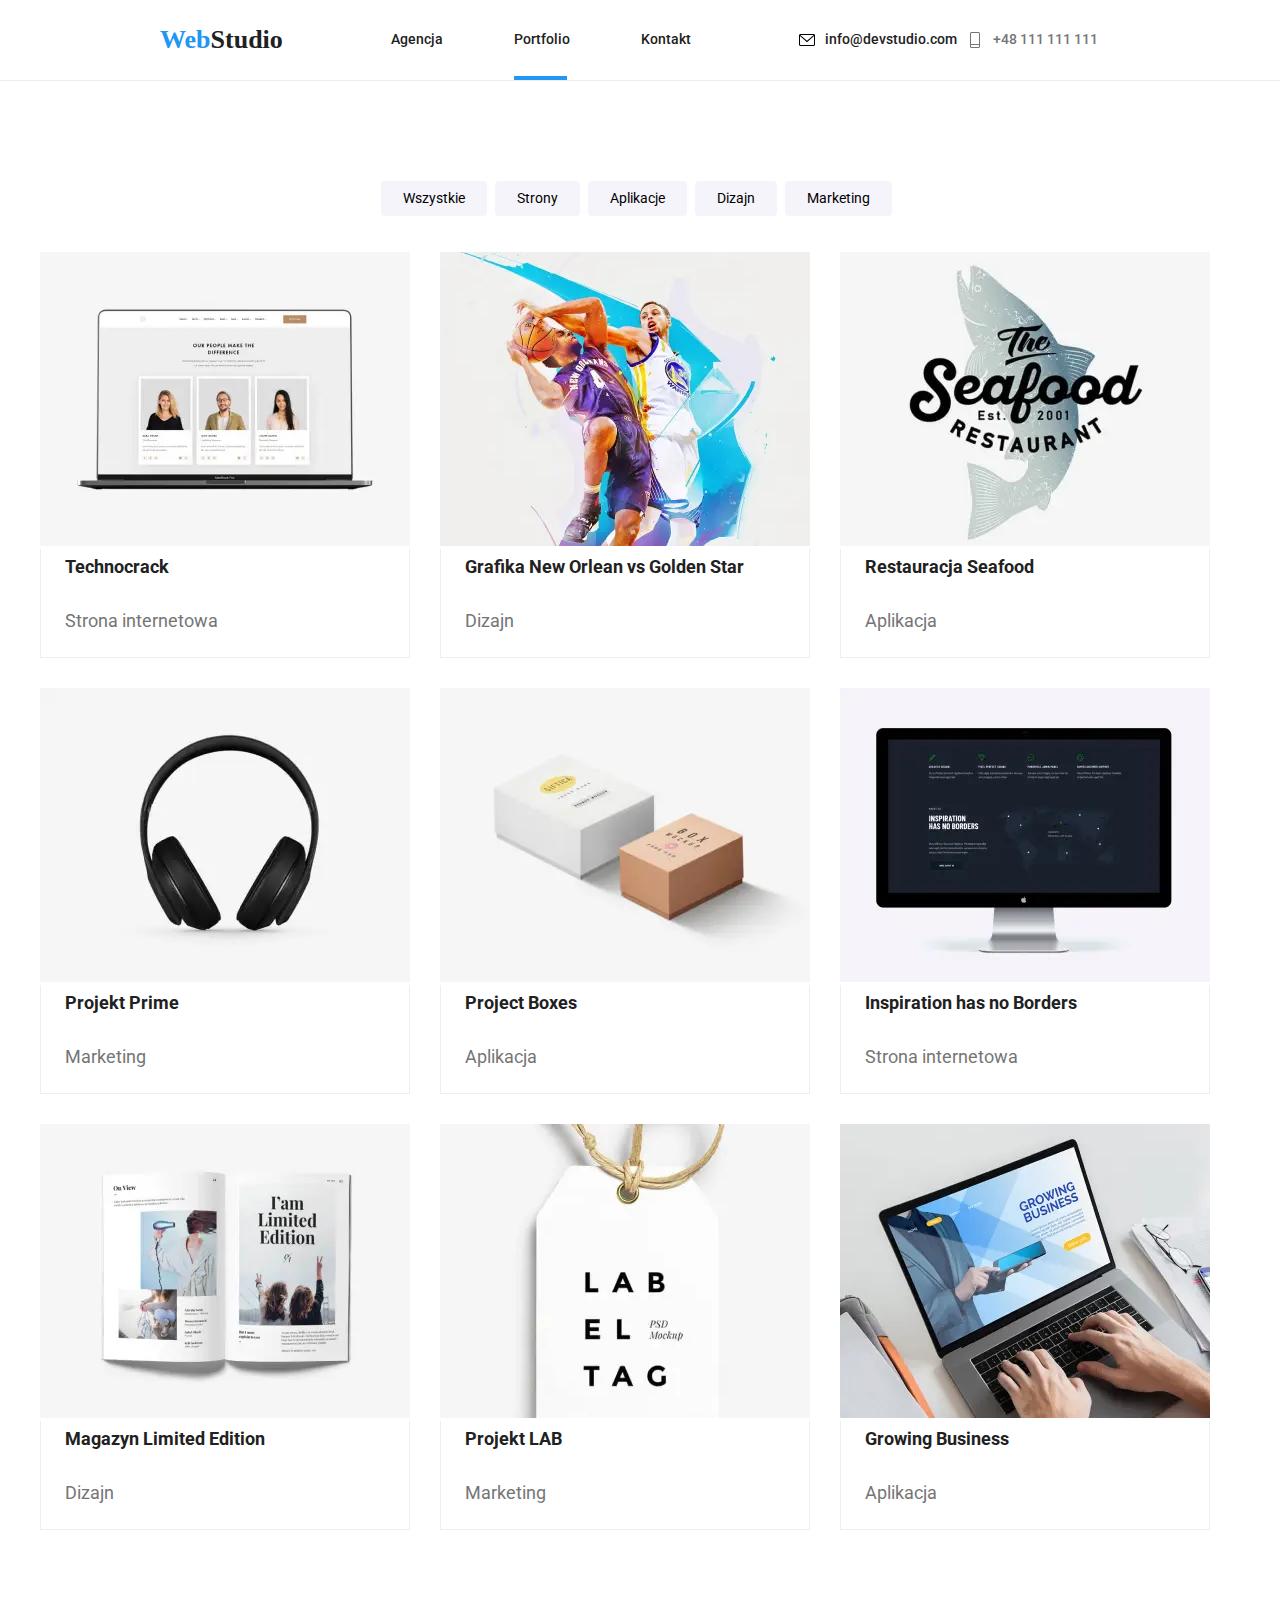
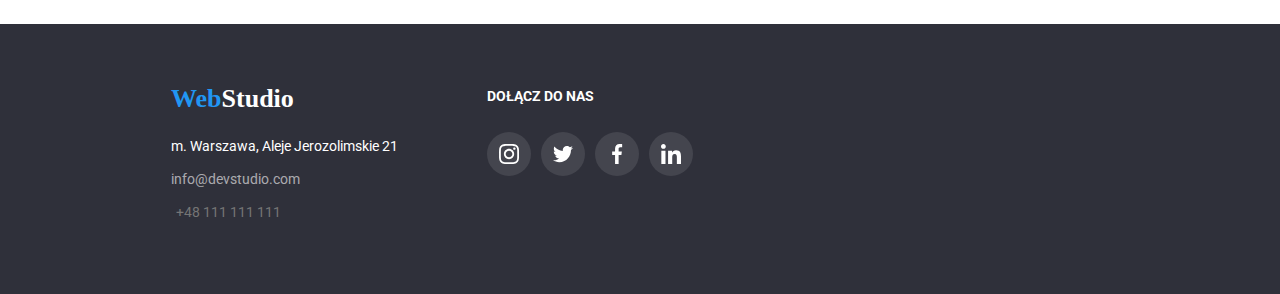
==== portfolio.html @ 6962aad4 "Initial commit" ====
<!doctype html>
<html lang="en">
<!-- IE10 and below only -->

<head class="cointeiner">
    <link rel="preconnect" href="https://fonts.googleapis.com">
    <link rel="preconnect" href="https://fonts.gstatic.com" crossorigin>
    <link
        href="https://fonts.googleapis.com/css2?family=Raleway:wght@700&family=Roboto:wght@400;500;700;900&display=swap"
        rel="stylesheet">
    <link rel="stylesheet" href="css/nomalize.css" />
    <link rel="stylesheet" href="./css/styles.css" />
    <meta http-equiv="x-ua-compatible" content="ie=edge">
    <title>WebStudio</title>
    <meta charset="utf-8">
</head>
<header class="container-1200">
    <a href="/index.html" class="logo a-link"><span class="blue">Web</span><span>Studio</span></a>

    <nav class="flex-element">
        <ul class="menu-500 ul-style">
            <li><a href="index.html" class="a-link">Agencja</a></li>
            <li><a href="portfolio.html" class="a-link"><span class="club">Portfolio</span></a></li>
            <li><a href="" class="a-link">Kontakt</a></li>
        </ul>
    </nav>
    <ul class="menu-500 ul-style-2">
        <li class="a-link">
            <a href="mailto:info@devstudio.com" class="icons-contact a-link">
                <svg width="16px" height="16px">
                    <use href="./images/icons.svg#icon-mail"></use>
                </svg>
                <span>info@devstudio.com</span>
            </a>
        </li>
      
        <li class="a-link grafit">
            <a href="tel:+48111111111" class="grafit a-link">
            <svg width="16" height="16" x="0" y="0">
            <use href="./images/icons.svg#icon-mobile"></use>
            </svg>
            <span>+48 111 111 111</span>
             </a></li>
    </ul>
</header>
<main>
    <!--button section-->
    <header class="container-button">
        <button type="button" class="next-button">Wszystkie</button>
        <button type="button" class="next-button">Strony</button>
        <button type="button" class="next-button">Aplikacje</button>
        <button type="button" class="next-button">Dizajn</button>
        <button type="button" class="next-button">Marketing</button>
    </header>
    <!--block image section-->
    <div class="container-1600">
        <ul class="flex-gallery gallery-photo">
            <li class="item-photo animation">
                <figure>
                    <img src="images/1-laptop.webp" alt="website on laptop monitor" width="370" height="294">
                    <figcaption class="under-photos-left-1">Technocrack
                        <p class="under-photos-left">Strona internetowa
                        </p>
                    </figcaption>
                </figure>
            </li>
            <li class="item-photo animation">
                <figure>
                    <img src="images/2-bascetbol-players.webp" alt="basketball players fighting for the ball"
                        width="370" height="294">
                    <figcaption class="under-photos-left-1">Grafika New Orlean vs Golden Star<p
                            class="under-photos-left">Dizajn</p>
                    </figcaption>
                </figure>
            </li>
            <li class="item-photo animation">
                <figure>
                    <img src="images/3-fish.webp" alt="fish" width="370" height="294">
                    <figcaption class="under-photos-left-1">Restauracja Seafood
                        <p class="under-photos-left">Aplikacja</p>
                    </figcaption>
                </figure>
            </li>
            <li class="item-photo animation">
                <figure>
                    <img src="images/4-headphones.webp" alt="headphones" width="370" height="294">
                    <figcaption class="under-photos-left-1">Projekt Prime<p class="under-photos-left">Marketing</p>
                    </figcaption>
                </figure>
            </li>
            <li class="item-photo animation">
                <figure>
                    <img src="images/5-boxes.webp" alt="boxes" width="370" height="294">
                    <figcaption class="under-photos-left-1">Project Boxes<p class="under-photos-left">Aplikacja</p>
                    </figcaption>
                </figure>
            </li>
            <li class="item-photo animation">
                <figure>
                    <img src="images/6-monitor-world.webp" alt="monitor world map" width="370" height="294">
                    <figcaption class="under-photos-left-1">Inspiration has no Borders<p class="under-photos-left">
                            Strona internetowa</p>
                    </figcaption>
                </figure>
            </li>
            <li class="item-photo animation">
                <figure>
                    <img src="images/7-book.webp" alt="magazin" width="370" height="294">
                    <figcaption class="under-photos-left-1">Magazyn Limited Edition<p class="under-photos-left">Dizajn
                        </p>
                    </figcaption>
                </figure>
            </li>
            <li class="item-photo animation">
                <figure>
                    <img src="images/8-label.webp" alt="label" width="370" height="294">
                    <figcaption class="under-photos-left-1">Projekt LAB<p class="under-photos-left">Marketing</p>
                    </figcaption>
                </figure>
            </li>
            <li class="item-photo animation">
                <figure>
                    <img src="images/9-laptop-hand.webp" alt="laptop and man hand" width="370" height="294">
                    <figcaption class="under-photos-left-1">Growing Business<p class="under-photos-left">Aplikacja</p>
                    </figcaption>
                </figure>
            </li>
        </ul>
    </div>
</main>
<footer class="footer-black">
    <div class="footer-div">
        <div>
            <a href="/index.html" class="logo white">Web<span>Studio</span></a>
            <ul class="footer-text">
                <li>
                    <address class="adres">m. Warszawa, Aleje Jerozolimskie 21</address>
                </li>
                <li><a href="mailto:info@devstudio.com" class="adres-second-line a-link">info@devstudio.com</a></li>
                <li><a href="tel:+48111111111" class="grafit a-link">+48 111 111 111</a></li>
            </ul>
        </div>
        <div class="social-div-1">
            <h2 class="footer-h">DOŁĄCZ DO NAS</h2>
            <ul>
                <li><svg width="44px" height="44px" class="workers-span-1">
                        <use width="20px" height="20px" class="workers-svg-1" x="12" y="12"
                            href="./images/icons.svg#icon-instagram"></use>
                    </svg>
                </li>
            </ul>
            <ul>
                <li><svg width="44px" height="44px" class="workers-span-1">
                        <use width="20px" height="20px" class="workers-svg-1" x="12" y="12"
                            href="./images/icons.svg#icon-twitter"></use>
                    </svg>
                </li>
            </ul>
            <ul>
                <li><svg width="44px" height="44px" class="workers-span-1">
                        <use width="20px" height="20px" class="workers-svg-1" x="12" y="12"
                            href="./images/icons.svg#icon-facebook"></use>
                    </svg>
                </li>
            </ul>
            <ul>
                <li><svg width="44px" height="44px" class="workers-span-1">
                        <use width="20px" height="20px" class="workers-svg-1" x="12" y="12"
                            href="./images/icons.svg#icon-linkedin"></use>
                    </svg>
                </li>
            </ul>
        </div>
    </div>
</footer>
</html>
---- css/nomalize.css ----
/*! modern-normalize v1.1.0 | MIT License | https://github.com/sindresorhus/modern-normalize */

/*
Document
========
*/

/**
Use a better box model (opinionated).
*/

*,
::before,
::after {
	box-sizing: border-box;
}

/**
Use a more readable tab size (opinionated).
*/

html {
	-moz-tab-size: 4;
	tab-size: 4;
}

/**
1. Correct the line height in all browsers.
2. Prevent adjustments of font size after orientation changes in iOS.
*/

html {
	line-height: 1.15; /* 1 */
	-webkit-text-size-adjust: 100%; /* 2 */
}

/*
Sections
========
*/

/**
Remove the margin in all browsers.
*/

body {
	margin: 0;
}

/**
Improve consistency of default fonts in all browsers. (https://github.com/sindresorhus/modern-normalize/issues/3)
*/

body {
	font-family:
		system-ui,
		-apple-system, /* Firefox supports this but not yet `system-ui` */
		'Segoe UI',
		Roboto,
		Helvetica,
		Arial,
		sans-serif,
		'Apple Color Emoji',
		'Segoe UI Emoji';
}

/*
Grouping content
================
*/

/**
1. Add the correct height in Firefox.
2. Correct the inheritance of border color in Firefox. (https://bugzilla.mozilla.org/show_bug.cgi?id=190655)
*/

hr {
	height: 0; /* 1 */
	color: inherit; /* 2 */
}

/*
Text-level semantics
====================
*/

/**
Add the correct text decoration in Chrome, Edge, and Safari.
*/

abbr[title] {
	text-decoration: underline dotted;
}

/**
Add the correct font weight in Edge and Safari.
*/

b,
strong {
	font-weight: bolder;
}

/**
1. Improve consistency of default fonts in all browsers. (https://github.com/sindresorhus/modern-normalize/issues/3)
2. Correct the odd 'em' font sizing in all browsers.
*/

code,
kbd,
samp,
pre {
	font-family:
		ui-monospace,
		SFMono-Regular,
		Consolas,
		'Liberation Mono',
		Menlo,
		monospace; /* 1 */
	font-size: 1em; /* 2 */
}

/**
Add the correct font size in all browsers.
*/

small {
	font-size: 80%;
}

/**
Prevent 'sub' and 'sup' elements from affecting the line height in all browsers.
*/

sub,
sup {
	font-size: 75%;
	line-height: 0;
	position: relative;
	vertical-align: baseline;
}

sub {
	bottom: -0.25em;
}

sup {
	top: -0.5em;
}

/*
Tabular data
============
*/

/**
1. Remove text indentation from table contents in Chrome and Safari. (https://bugs.chromium.org/p/chromium/issues/detail?id=999088, https://bugs.webkit.org/show_bug.cgi?id=201297)
2. Correct table border color inheritance in all Chrome and Safari. (https://bugs.chromium.org/p/chromium/issues/detail?id=935729, https://bugs.webkit.org/show_bug.cgi?id=195016)
*/

table {
	text-indent: 0; /* 1 */
	border-color: inherit; /* 2 */
}

/*
Forms
=====
*/

/**
1. Change the font styles in all browsers.
2. Remove the margin in Firefox and Safari.
*/

button,
input,
optgroup,
select,
textarea {
	font-family: inherit; /* 1 */
	font-size: 100%; /* 1 */
	line-height: 1.15; /* 1 */
	margin: 0; /* 2 */
}

/**
Remove the inheritance of text transform in Edge and Firefox.
1. Remove the inheritance of text transform in Firefox.
*/

button,
select { /* 1 */
	text-transform: none;
}

/**
Correct the inability to style clickable types in iOS and Safari.
*/

button,
[type='button'],
[type='reset'],
[type='submit'] {
	-webkit-appearance: button;
}

/**
Remove the inner border and padding in Firefox.
*/

::-moz-focus-inner {
	border-style: none;
	padding: 0;
}

/**
Restore the focus styles unset by the previous rule.
*/

:-moz-focusring {
	outline: 1px dotted ButtonText;
}

/**
Remove the additional ':invalid' styles in Firefox.
See: https://github.com/mozilla/gecko-dev/blob/2f9eacd9d3d995c937b4251a5557d95d494c9be1/layout/style/res/forms.css#L728-L737
*/

:-moz-ui-invalid {
	box-shadow: none;
}

/**
Remove the padding so developers are not caught out when they zero out 'fieldset' elements in all browsers.
*/

legend {
	padding: 0;
}

/**
Add the correct vertical alignment in Chrome and Firefox.
*/

progress {
	vertical-align: baseline;
}

/**
Correct the cursor style of increment and decrement buttons in Safari.
*/

::-webkit-inner-spin-button,
::-webkit-outer-spin-button {
	height: auto;
}

/**
1. Correct the odd appearance in Chrome and Safari.
2. Correct the outline style in Safari.
*/

[type='search'] {
	-webkit-appearance: textfield; /* 1 */
	outline-offset: -2px; /* 2 */
}

/**
Remove the inner padding in Chrome and Safari on macOS.
*/

::-webkit-search-decoration {
	-webkit-appearance: none;
}

/**
1. Correct the inability to style clickable types in iOS and Safari.
2. Change font properties to 'inherit' in Safari.
*/

::-webkit-file-upload-button {
	-webkit-appearance: button; /* 1 */
	font: inherit; /* 2 */
}

/*
Interactive
===========
*/

/*
Add the correct display in Chrome and Safari.
*/

summary {
	display: list-item;
}
---- css/styles.css ----
figure {
  padding: 0;
  margin: 0;
}
ul {
    margin-block-start: 0;
    margin-block-end: 0;
    margin-inline-start: 0px;
    margin-inline-end: 0px;
}
a {
  text-decoration: none;
}
ul {
  list-style: none;
  padding-inline-start: 0;
}
input, textarea {
  all: unset;
}
body {
  font-family: "Roboto";
  font-weight: 700;
  color: #212121;
  font-size: 14px;
}
main {
  display: flex;
  flex-direction: column;
}
::selection {
  color: #fff;
  background-color: #2196f3;
}
.club {
  padding: 0;
  margin: 0;
}
.club::after {
  display: flex;
  content: " ";
  border-bottom: 4px solid #2196F3;
  padding-top: 28px;
  width: 53px;
  justify-content: space-around;
  margin: 0;
}
.flex-gallery {
  display: flex;
  list-style: none;
  width: 1200px;
  flex-wrap: wrap;
}
.gallery-photo > li {
  display: flex;
}
.item-photo {
  margin-right: 30px;
  margin-bottom: 30px;
  transition-property: box-shadow, cursor, transform;
  transition-duration: 250ms;
  transition-timing-function: cubic-bezier(0.4, 0, 0.2, 1);
}
.item-photo:nth-child(3n+3) {
  margin-right: 0;
}
.item-photo:nth-child(1n+7) {
  margin-bottom: 94px;
}
.item-photo:hover {
  box-shadow: 1px 4px 6px 0px rgba(0, 0, 0, 0.12), 0px 4px 4px 0px rgba(0, 0, 0, 0.06), 0px 1px 1px 0px rgba(0, 0, 0, 0.16) ;
  cursor: pointer;
  animation-name: portfoliochange;

}
.container {
  display: flex;
  flex-basis: 1200px;
  justify-content: center;
  flex-direction: column;
}
.container-workers {
  display: flex;
  flex-basis: 100%;
  justify-content: center;
  flex-direction: column;
  background-color: #F5F4FA;
  margin-top: 94px;
}
.container-1200 {
  display: flex;
  padding-left: 12.5%;
  padding-right: 12.5%;
  padding-bottom: 0px;
  justify-content: space-between;
  justify-items: center;
  flex-basis: 33%;
  border-bottom: solid 1px #ECECEC;
  align-items: center;
  margin-bottom: 0px;
}
.container-button {
  display: flex;
  flex-direction: row;
  justify-content: center;
  padding-top: 100px;
  padding-bottom: 36px;
}
.container-1600 {
  display: flex;
  justify-content: center;
  align-items: center;
}
.flex-element {
  display: flex;
  flex-direction: row;
  align-self: baseline;
}
.container-lorem {
  display: flex;
  align-items: flex-start;
  justify-content: center;
  list-style: none;
}
.ul-style {
  display: flex;
  list-style: none;
  justify-content: space-between;
  flex-direction: row;
  width: 300px;
  justify-items: center;
  margin-top: 32px;
}
.ul-style-2 {
  list-style: none;
  width: 321px;
  padding-left: 341px;
  list-style: none;
}
.ul-style-2 span {
  margin-left: 10px;
}
.ul-style-2 svg {
  padding: 0;
  line-height: 0;
}
.ul-style-2 a {
  display: flex;
  align-items: center;
  
}
.ul-style-2 > li{
align-items: center;
}
.padding-30 > li {
padding-right: 30px;
}
button {
  cursor: pointer;
}
.next-button {
  padding: 6px 22px;
  border-radius: 4px;
  text-align: center;
  background-color: #f5f4fa;
  border: #fff;
  line-height: 1.62;
  margin-right: 8px;
  transition-property: box-shadow, cursor, border-radius, text-align, 
  background-color, color, border, line-height, margin-left;
  transition-duration: 250ms;
  transition-timing-function: cubic-bezier(0.4, 0, 0.2, 1);
}
.next-button:hover {
  border-radius: 4px;
  text-align: center;
  background-color: #2196f3;
  color: white;
  border: #fff;
  box-shadow: 
  0px 3px 1px rgba(0, 0, 0, 0.1), 
  0px 1px 2px rgba(0, 0, 0, 0.08), 
  0px 2px 2px rgba(0, 0, 0, 0.12);
  line-height: 1.62;
  margin-left: 0px;
  cursor: pointer;
}
button:active {
  color: #2196f3;
}
.title-big {
  background-color: #2f303a;
  background: linear-gradient(rgba(0,0,0,0.4), rgba(0,0,0,0.4)), url(../images/backgrand-people-in-office.webp), no-repeat;
  background-size: cover;
  color: white;
  font-weight: 900;
  font-size: 44px;
  line-height: 1.36;
  height: 600px;
  width: 100%;
  text-align: center;
  display: flex;
  justify-content: center;
  align-items: center;
  flex-direction: column;
  margin-top: 0;
  margin-bottom: 0;
  max-width: 1600px;
}
.footer-black {
  background-color: #2f303a;
  color: rgba(255, 255, 255, 0.6);
  font-size: 14px;
  line-height: 1.71;
  font-weight: 400;
  display: flex;
  flex-direction: row;
  align-items: flex-start;
  padding-left: 171px;
  padding-top: 60px;
  padding-bottom: 60px;
  width: 1600px;
}
.logo {
  align-self: center;
  color: #2196f3;
  font-family: "Releway";
  font-weight: 700;
  font-size: 26px;
  line-height: 1.19;
}
.black > span {
  color: #212121;
}
.white > span {
  color: white;
}
.blue {
  color: #2196f3;
}
.a-link {
  color: #212121;
  padding: 0;
  transition-property: cursor, fill, color;
  transition-duration: 250ms;
  transition-timing-function: cubic-bezier(0.4, 0, 0.2, 1);
}
.a-link:link {
  text-decoration: #2196f3;
}
.a-link:hover {
  cursor: pointer;
  color: #2196f3;
  fill: #2196f3;
}
.a-link:active {
  color: #2196f3;
}
.grafit {
  color: #757575;
  fill: #757575;
  padding-left: 5px;
}
.menu-500 {
  display: inline-flex;
  font-weight: 500;
  line-height: 1.14;
  padding-left: 0px;
  list-style: none;
}
.button-big {
  background-color: #2196f3;
  color: #fff;
  height: 50px;
  width: 200px;
  box-shadow: 0px 4px 4px rgba(0, 0, 0.15);
  letter-spacing: 0.96px;
  font-size: 16px;
  font-family: "Roboto";
  border-radius: 4px;
  border: #fff;
  line-height: 1.6;
  margin-top: 30px;
}
.list-head {
  font-size: 14px;
  line-height: 1.14;
}
.list-text {
  font-size: 14px;
  color: #757575;
  font-weight: 400;
  line-height: 1.71;
  width: 270px;
  height: 75px;
  margin-right: 30px;
  margin-bottom: 94px;
}
.list-text:last-child {
  margin-right: 0;
}
.over-photos {
  text-align: center;
  font-size: 36px;
  line-height: 1.18;
  padding-top: 94px;
  padding-bottom: 50px;
}
.figure-ground > li > figure {
  background-color: #fff;
  padding-bottom: 30px;
  margin-bottom: 94px;
}
.list-item {
  margin-right: 30px;
}
.list-item:last-child {
  margin-right: 0;
}
.under-photos-1 {
  font-size: 16px;
  line-height: 1.18;
  font-weight: 500;
  margin-top: 30px;
}
.under-photos {
  font-weight: 400;
  color: #757575;
  line-height: 1.16;
  margin-top: 10px;
}
.under-photos-left {
  font-weight: 400;
  color: #757575;
  line-height: 2;
}
.under-photos-left-1 {
  font-size: 18px;
  line-height: 2;
  padding-left: 24px;
  padding-right: 23px;
  border-bottom: solid 1px #EEEEEE;
  border-right: solid 1px #EEEEEE;
  border-left: solid 1px #EEEEEE;
  border-top: 0px;
  position: relative;
  z-index: 3;
}
.photo-center > li {
  text-align: center;
}
.adres {
  width: 246px;
  color: white;
  font-style: normal;
  margin-top: 20px;
}
.adres-second-line {
  color: rgba(255, 255, 255, 0.6);
}
.first-button {
  width: 121px;
  height: 38px;
  border-radius: 4px;
  text-align: center;
  background-color: #2196f3;
  color: white;
  border: #fff;
  box-shadow: 0px 3px 1px rgba(0, 0, 0, 0.1), 0px 1px 2px rgba(0, 0, 0, 0.08),
    0px 2px 2px rgba(0, 0, 0, 0.12);
  line-height: 1.62;
}
.flex-photo-1 {
  display: flex;
  flex-direction: row;
  align-items: center;
  justify-content: center;
  list-style: none;
}
.worker {
  display: flex;
  flex-direction: row;
  justify-content: center;
  text-align: center;
  list-style: none;
}
.footer-text > li {
  list-style: none;
  margin-bottom: 9px;
}
.shadow {
  box-shadow: 
  0px 2px 1px 0px rgba(0, 0, 0, 0.2), 
  0px 1px 1px 0px rgba(0, 0, 0, 0.14), 
  0px 1px 3px 0px rgba(0, 0, 0, 0.12);
  border-radius: 3px;
}
.clients {
  width: 172px;
  height: 92px;
  margin-right: 30px;
  border: solid 1px #AFB1B8;
  border-radius: 4px;
  box-sizing: border-box;
  margin-bottom: 94px;
  transition-property: border, cursor;
  transition-duration: 250ms;
  transition-timing-function: cubic-bezier(0.4, 0, 0.2, 1);
}
.clients:hover {
  border: solid 1px #2196F3;
  cursor: pointer;
}
.clients:last-child {
  margin-right: 0;
}
.container-clients {
  display: flex;
  flex-basis: 100%;
  justify-content: center;
  flex-direction: column;
}
.clients-parent {
  display: flex;
  flex-direction: column;
  justify-content: center;
  align-items: center;
}
.clients-graphics {
  width: 106px;
  height: 60.04px;
  fill: #AFB1B8;
  margin: 17.71px 32px 14.25px;
  text-align: center;
  stroke: #AFB1B8;
  fill-opacity: 1;
  stroke-width: 0;
  transition-property: fill, cursor, border, fill-opacity, 
  stroke-width;
  transition-duration: 250ms;
  transition-timing-function: cubic-bezier(0.4, 0, 0.2, 1);
}
.clients-graphics:hover {
  fill: #2196F3;
  border: 1px solid #2196F3;
  fill-opacity: 1;
  stroke-width: 0;
  cursor: pointer;
}
.clients-graphics:nth-child(2n+1) {
  margin: 16px 32px;
}
.lorem-graphics {
  background-color: #F5F4FA;
  width: 270px;
  height: 120px;
  border: 1px solid transparent;
  text-align: center;
  margin-right: 30px;
  margin-bottom: 30px;
  margin-top: 94px;
  border-radius: 4px;
}
.lorem-container {
  display: flex;
  flex-direction: column;
  justify-content: center;
  align-items: center;
}
.lorem-ul {
  display: flex;
  flex-direction: row;
  align-items: center;
  justify-content: center;
  list-style: none;
}
.lorem-src {
  margin: 25px 102.34px 25px 102.34px;
  stroke: #212121;
  fill: #212121;
  text-align: center;
  fill-opacity: 1;
  stroke-width: 0;
}
.workers-svg {
  fill: #AFB1B8;
  stroke: #AFB1B8;
}
.workers-span-3 {
  background-color: transparent;
  width: 44px;
  height: 44px;
  border-radius: 50%;
  fill: #AFB1B8;
  stroke: #AFB1B8;
  transition-property: cursor, background-color;
  transition-duration: 250ms;
  transition-timing-function: cubic-bezier(0.4, 0, 0.2, 1);
}
.workers-span-3:hover {
  background-color: #2196F3;
  fill: #FFFFFF;
  stroke: #FFFFFF;
  cursor: pointer;
}
.workers-span {
  list-style: none;
  transition-property: stroke, cursor, fill, fill-opacity;
  transition-duration: 250ms;
  transition-timing-function: cubic-bezier(0.4, 0, 0.2, 1);
}
.social-div {
  display: flex;
  flex-direction: row;
  align-items: center;
  justify-content: center;
}
.footer-div {
    display: inline-flex;
    flex-direction: row;
}
.social-div-1 {
  display: inline-flex;
  flex-direction: row;
  justify-content: space-between;
  flex-wrap: wrap;
  width: 206px;
  height: 80px;
  margin-left: 70px;
}
.workers-span-1 {
  list-style: none;
  flex-grow: 1;
  transition-property: cursor, background-color;
  transition-duration: 250ms;
  transition-timing-function: cubic-bezier(0.4, 0, 0.2, 1);
  background-color: rgba(255, 255, 255, 0.10);
  width: 44px;
  height: 44px;
  border-radius: 50%;
  stroke: #FFFFFF;
  fill: #FFFFFF;
  stroke-opacity: 0;
}
.workers-span-1:hover {
  background-color: #2196F3;
  cursor: pointer;
}
.footer-h {
  flex-basis: 206px;
  text-decoration: none;
  color: #FFFFFF;
  font-size: 14px;
  line-height: 16.41px;
  margin-top: 4px;
  margin-bottom: 28px;
}
.thumb > .undergounnd {
  display: flex;
  align-items: center;
  justify-content: center;
  position: absolute;
  bottom: 3px;
  left: 0;
  background-color: rgba(47, 48, 58, 0.8);
  color: #FFFFFF;
  width: 370px;
  height: 70px;
  font-size: 14px;
  font-weight: 700;
  line-height: 16.41px;
  margin: 0 auto;
}
.thumb {
  display: flex;
  position: relative
}
@keyframes portfoliochange {
  0% {
  transform: scaleY(0);
}
  100% {
  transform: scaleY(1);
    }
  }
.animation {
  position: relative;
  z-index: 0;
}
.animation:hover::before {
  content: "Technocrack jest popularną platformą wykorzystywaną do rozpowszechniania koronawirusa. Firmy wykorzystują tę platformę do celów szpiegowskich i ataków na niezabezpieczone serwery konkurencji";
  width: 370px;
  height: 294px;
  background-color: rgba(33, 150, 243, 0.9);
  z-index: 1;
  color: #FFFFFF;
  padding: 49px 45px 49px 24px;
  font-size: 18px;
  line-height: 28px;
  font-family: 'Roboto';
  font-weight: 400;
  animation-name: portfoliochange;
  animation-duration: 250ms;
  position: absolute;
  top: 0px;
  animation-fill-mode: both;
  overflow: hidden;
  transform-origin: bottom;
}
.backdrop {
  width: 100%;
  height: 100%;
  position: fixed;
  left: 0;
  top: 0;
  position: fixed;
  left: 0;
  top: 0;
  background-color: rgba(0, 0, 0, 0.2);
  transition-property: all;
  transition-duration: 2500ms;
  transition-timing-function: cubic-bezier(0.4, 0, 0.2, 1);
}
.modal {
  width: 528px;
  height: 581px;
  position: absolute;
  top: 50%;
  left: 50%;
  background-color: #FFFFFF;
  transform: translate(-50%, -50%);
}
.is-hidden {
  opacity: 0;
  visibility: hidden;
  pointer-events: none;
  transition-property: all;
  transition-duration: 2500ms;
  transition-timing-function: cubic-bezier(0.4, 0, 0.2, 1);
  transform: translate(50%, 50%);
}
.close-btn {
    position: absolute;
    top: 8px;
    right: 8px;
    width: 30px;
    height: 30px;
    background-color: #FFFFFF;
    border: 1px solid rgba(0,0,0,0.1);
    border-radius: 50%;
    cursor: pointer; 
}
.x-close {
  position: absolute;
  transform: translate(-50%, -50%);
}
form {
  display: flex;
  flex-direction: column;
  color: #757575;
  font-size: 12px;
  padding: 0 40px;
}
.modal-label {
  width: 448px;
  position: relative;
  transition-property: all;
  transition-duration: 250ms;
  transition-timing-function: cubic-bezier(0.4, 0, 0.2, 1);
}
.windows-form {
  height: 40px;
  margin-top: 4px;
  border: 1px solid rgba(33, 33, 33, 0.2);
  box-shadow: 0px 2px 1px 0px rgba(0, 0, 0, 0.2), 0px 1px 1px 0px rgba(0, 0, 0, 0.14), 0px 1px 3px 0px rgba(0, 0, 0, 0.12);
  border-radius: 4px;
  padding-left: 42px;
  tab-size: 0;
}
.windows-form:hover {
  border-color: #2196F3;
  box-shadow: none;
  cursor: pointer;
}
label {
  display: flex;
  margin-bottom: 10px;
  justify-self: center;
  flex-direction: column;
  justify-content: space-around;
  transition-property: all;
  transition-duration: 250ms;
  transition-timing-function: cubic-bezier(0.4, 0, 0.2, 1);
}
label:hover {
  fill: #2196F3;
  cursor: pointer;
}
.header-modal {
  color: #212121;
  font-size: 20px;
  font-weight: 700;
  text-align: center;
  margin-bottom: 30px;
  margin-top: 40px;
}
.modal-checkbox {
  position: relative;
  display: inline-block;
  flex-direction: row-reverse;
  justify-content: center;
  font-size: 14px;
  font-weight: 400;
  color: #757575;
  z-index: 0;
}
.modal-checkbox > a {
  color: #2196F3;
  text-decoration: underline;
}
.checkbox-input {
  position: absolute;
  width: 15px;
  height: 14px;
  background-color: #FFFFFF;
  border: 1px solid #212121;
  box-sizing: border-box;
  border-radius: 2px;
  margin-left: 15px;
  z-index: 1;
}
.modal-checkbox:hover input ~ .checkbox-svg {
  background-color: #2196f3;
  border-color: #2196f3;
  stroke: #fff;
  opacity: 1;
  cursor: pointer;
}

.modal-checkbox input:checked ~ .checkbox-svg {
  background-color: #2196f3;
  border-color: #2196f3;
  stroke: #fff;
  opacity: 1;
}
.checkbox-span {
  padding-left: 37px;
}
.checkbox-svg {
  position: absolute;
  width: 15px;
  height: 14px;
  left: 15px;
  top: 0px;
  z-index: 2;
  border-radius: 2px;
  transform: translate(-0%,-0%);
}
.modal-button {
  background-color: #2196f3;
  color: #fff;
  height: 50px;
  width: 200px;
  box-shadow: 0px 4px 4px 0px rgba(0, 0, 0, 0.15);
  letter-spacing: 0.96px;
  font-size: 16px;
  font-family: "Roboto";
  border-radius: 4px;
  line-height: 1.6;
  margin-top: 2px;
  margin-left: 124px;
  border: 1px solid #2196f3;
}
label > textarea {
  max-width: 448px;
}
.modal-textarea {
  height: 120px;
  margin-top: 4px;
  border: 1px solid rgba(33, 33, 33, 0.2);
  box-shadow: 0px 2px 1px 0px rgba(0, 0, 0, 0.2), 0px 1px 1px 0px rgba(0, 0, 0, 0.14), 0px 1px 3px 0px rgba(0, 0, 0, 0.12);
  border-radius: 4px;
  padding-top: 12px;
  padding-left: 16px;
}
.modal-svg {
  position: absolute;
  left: 16px;
  top: 33px;
}
textarea::placeholder {
  color: rgba(117, 117, 117, 0.5);
}
.modal-textarea:hover {
  border: 1px solid #2196F3;
}
.modal-textarea:focus {
  border: 1px solid #2196F3;
}
.newsletter-button {
  display: flex;
  flex-direction: row;
  justify-content: start;
  align-items: center;
  background-color: #2196f3;
  color: #fff;
  height: 50px;
  width: 200px;
  box-shadow: 0px 4px 4px 0px rgba(0, 0, 0, 0.15);
  letter-spacing: 0.96px;
  font-size: 16px;
  font-family: "Roboto";
  border-radius: 4px;
  line-height: 1.6;
  border: 1px solid #2196f3;
  
  padding: 0;
  margin-top: 45px;
}
.news-form {
  width: auto;
  color: #FFFFFF;
  font-size: 14px;
  font-weight: 700;
  display: flex;
  flex-direction: row;
  justify-items: left;
}
.news-input {
  width: 358px;
  height: 50px;
  border: 1px solid rgba(255, 255, 255, 0.3);
  box-shadow: 0px 4px 4px 0px rgba(0, 0, 0, 0.15);
  border-radius: 4px;
  margin-top: 20px;
}
.news-input:hover {
  border-color: #2196f3;
}
.news-input::placeholder {
  font-size: 16px;
  color: rgba(255, 255, 255, 0.6);
  font-weight: 400;
}
.news-label > input {
  padding-left: 16px;
  margin-right: 12px;
  width: 358px;
  transition-property: all;
  transition-duration: 250ms;
  transition-timing-function: cubic-bezier(0.4, 0, 0.2, 1);
}
.news-span {
  padding-left: 42px;
  padding-right: 24px;
}
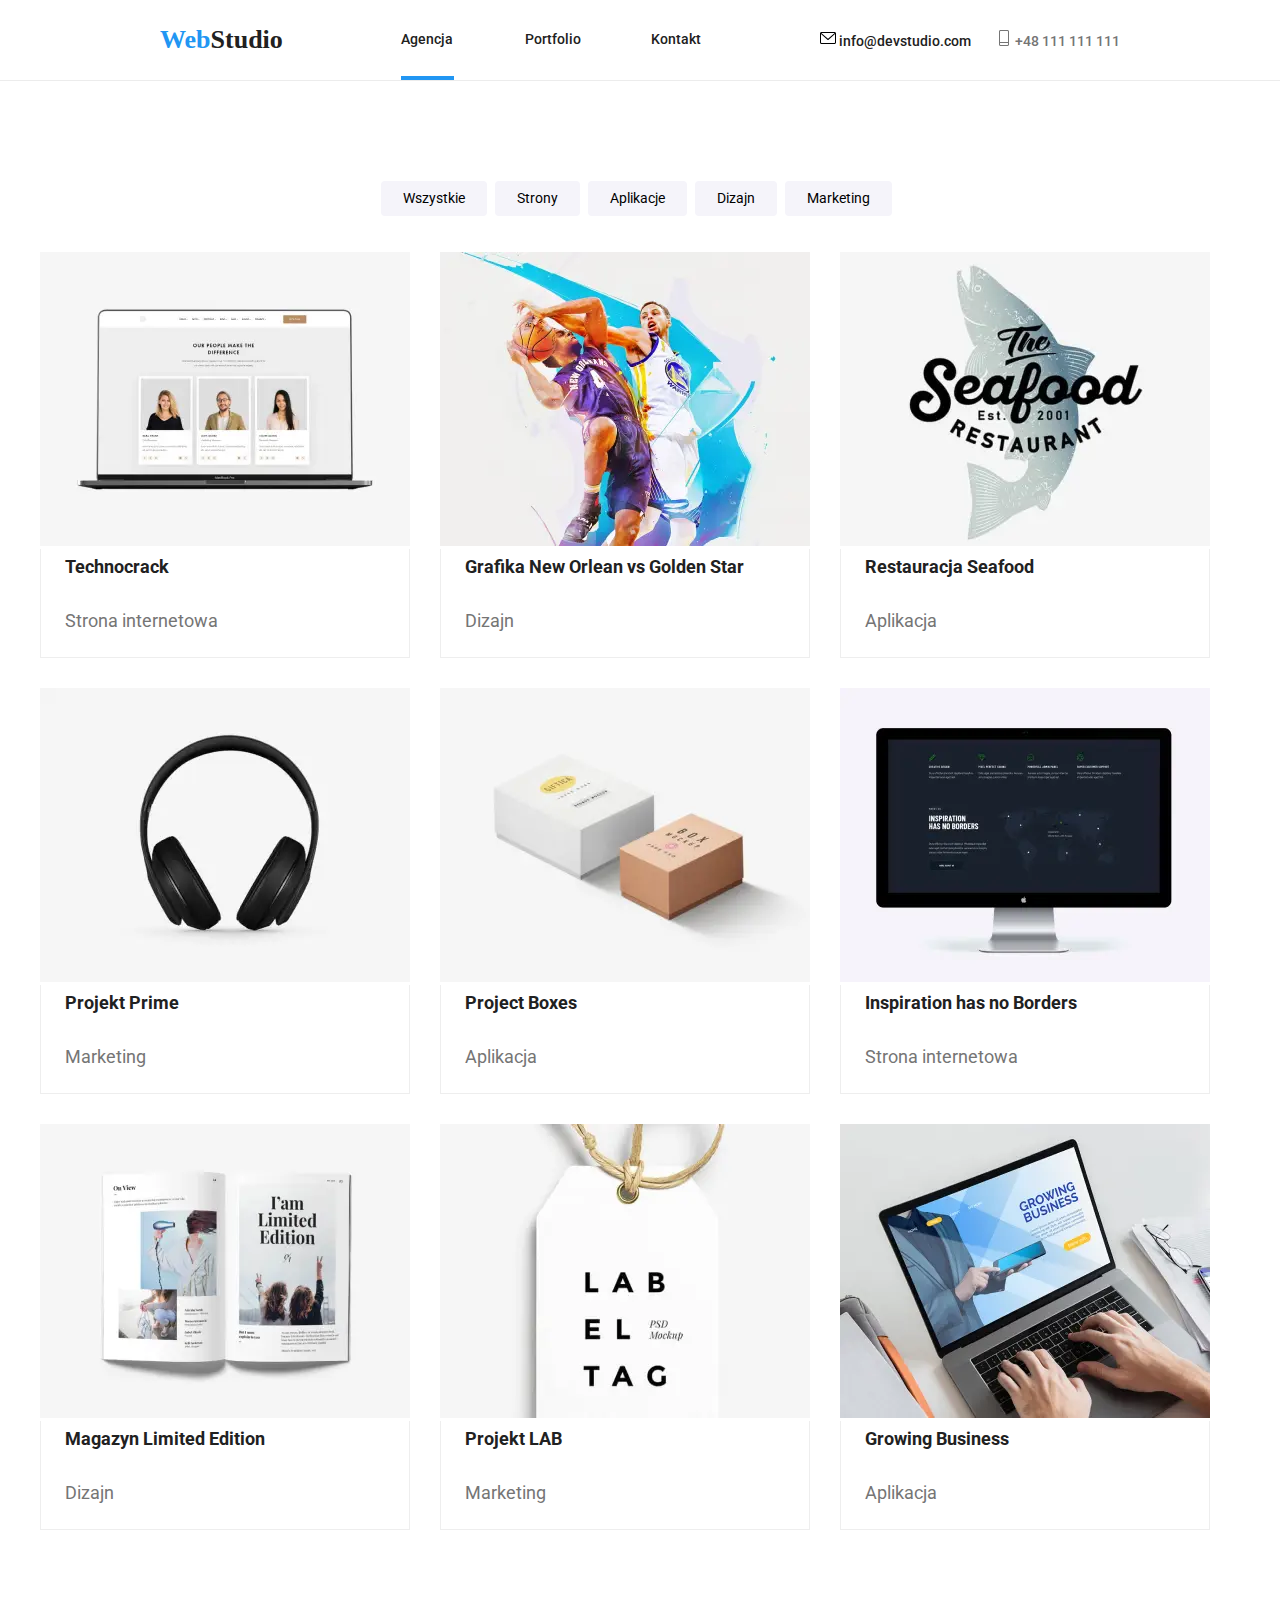
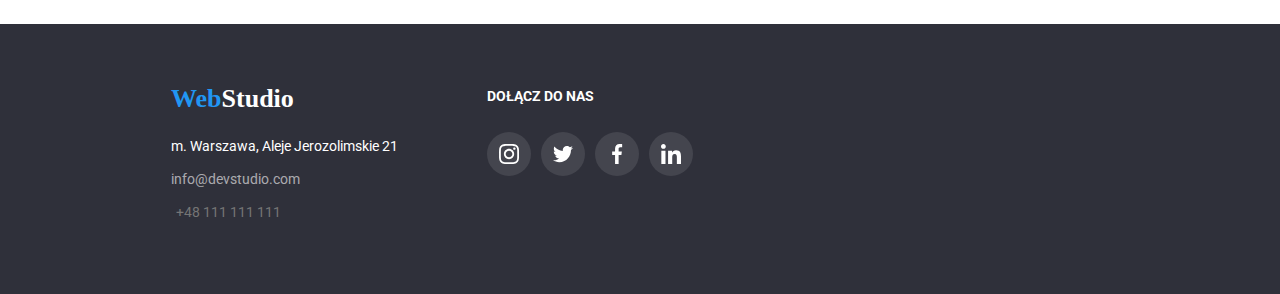
==== commit e5471a46: "jh" ====
--- a/portfolio.html
+++ b/portfolio.html
@@ -10,37 +10,41 @@
         rel="stylesheet">
     <link rel="stylesheet" href="css/nomalize.css" />
     <link rel="stylesheet" href="./css/styles.css" />
+    <link rel="stylesheet" href="./sass/main.css" />
     <meta http-equiv="x-ua-compatible" content="ie=edge">
     <title>WebStudio</title>
     <meta charset="utf-8">
 </head>
-<header class="container-1200">
-    <a href="/index.html" class="logo a-link"><span class="blue">Web</span><span>Studio</span></a>
+<header class="menu-container">
+    <a href="/index.html" class="header-footer__logo menu-container__link"><span
+            class="header-footer__blue">Web</span><span>Studio</span></a>
 
-    <nav class="flex-element">
-        <ul class="menu-500 ul-style">
-            <li><a href="index.html" class="a-link">Agencja</a></li>
-            <li><a href="portfolio.html" class="a-link"><span class="club">Portfolio</span></a></li>
-            <li><a href="" class="a-link">Kontakt</a></li>
+    <nav class="menu-container__nav">
+        <ul class="menu-container__ul menu-container__ul--style">
+            <li><a href="index.html" class="menu-container__link"><span class="menu-container__span">Agencja</span></a>
+            </li>
+            <li><a href="portfolio.html" class="menu-container__link"><span>Portfolio</span></a></li>
+            <li><a href="" class="menu-container__link">Kontakt</a></li>
         </ul>
     </nav>
-    <ul class="menu-500 ul-style-2">
-        <li class="a-link">
-            <a href="mailto:info@devstudio.com" class="icons-contact a-link">
+    <ul class="menu-container__ul menu-container__ul--style2">
+        <li class="menu-container__link">
+            <a href="mailto:info@devstudio.com" class="menu-container__link">
                 <svg width="16px" height="16px">
                     <use href="./images/icons.svg#icon-mail"></use>
                 </svg>
                 <span>info@devstudio.com</span>
             </a>
         </li>
-      
-        <li class="a-link grafit">
-            <a href="tel:+48111111111" class="grafit a-link">
-            <svg width="16" height="16" x="0" y="0">
-            <use href="./images/icons.svg#icon-mobile"></use>
-            </svg>
-            <span>+48 111 111 111</span>
-             </a></li>
+
+        <li class="menu-container__link menu-container__tel">
+            <a href="tel:+48111111111" class="menu-container__tel menu-container__link">
+                <svg width="16" height="16" x="0" y="0">
+                    <use href="./images/icons.svg#icon-mobile"></use>
+                </svg>
+                <span>+48 111 111 111</span>
+            </a>
+        </li>
     </ul>
 </header>
 <main>
--- a/css/styles.css
+++ b/css/styles.css
@@ -1,50 +1,4 @@
-figure {
-  padding: 0;
-  margin: 0;
-}
-ul {
-    margin-block-start: 0;
-    margin-block-end: 0;
-    margin-inline-start: 0px;
-    margin-inline-end: 0px;
-}
-a {
-  text-decoration: none;
-}
-ul {
-  list-style: none;
-  padding-inline-start: 0;
-}
-input, textarea {
-  all: unset;
-}
-body {
-  font-family: "Roboto";
-  font-weight: 700;
-  color: #212121;
-  font-size: 14px;
-}
-main {
-  display: flex;
-  flex-direction: column;
-}
-::selection {
-  color: #fff;
-  background-color: #2196f3;
-}
-.club {
-  padding: 0;
-  margin: 0;
-}
-.club::after {
-  display: flex;
-  content: " ";
-  border-bottom: 4px solid #2196F3;
-  padding-top: 28px;
-  width: 53px;
-  justify-content: space-around;
-  margin: 0;
-}
+
 .flex-gallery {
   display: flex;
   list-style: none;
@@ -73,12 +27,6 @@
   animation-name: portfoliochange;
 
 }
-.container {
-  display: flex;
-  flex-basis: 1200px;
-  justify-content: center;
-  flex-direction: column;
-}
 .container-workers {
   display: flex;
   flex-basis: 100%;
@@ -87,18 +35,6 @@
   background-color: #F5F4FA;
   margin-top: 94px;
 }
-.container-1200 {
-  display: flex;
-  padding-left: 12.5%;
-  padding-right: 12.5%;
-  padding-bottom: 0px;
-  justify-content: space-between;
-  justify-items: center;
-  flex-basis: 33%;
-  border-bottom: solid 1px #ECECEC;
-  align-items: center;
-  margin-bottom: 0px;
-}
 .container-button {
   display: flex;
   flex-direction: row;
@@ -121,36 +57,6 @@
   align-items: flex-start;
   justify-content: center;
   list-style: none;
-}
-.ul-style {
-  display: flex;
-  list-style: none;
-  justify-content: space-between;
-  flex-direction: row;
-  width: 300px;
-  justify-items: center;
-  margin-top: 32px;
-}
-.ul-style-2 {
-  list-style: none;
-  width: 321px;
-  padding-left: 341px;
-  list-style: none;
-}
-.ul-style-2 span {
-  margin-left: 10px;
-}
-.ul-style-2 svg {
-  padding: 0;
-  line-height: 0;
-}
-.ul-style-2 a {
-  display: flex;
-  align-items: center;
-  
-}
-.ul-style-2 > li{
-align-items: center;
 }
 .padding-30 > li {
 padding-right: 30px;
--- a/sass/main.css
+++ b/sass/main.css
@@ -0,0 +1,255 @@
+figure {
+  padding: 0;
+  margin: 0;
+}
+
+ul {
+  -webkit-margin-before: 0;
+          margin-block-start: 0;
+  -webkit-margin-after: 0;
+          margin-block-end: 0;
+  -webkit-margin-start: 0px;
+          margin-inline-start: 0px;
+  -webkit-margin-end: 0px;
+          margin-inline-end: 0px;
+}
+
+a {
+  text-decoration: none;
+}
+
+ul {
+  list-style: none;
+  -webkit-padding-start: 0;
+          padding-inline-start: 0;
+}
+
+input,
+textarea {
+  all: unset;
+}
+
+body {
+  font-family: "Roboto";
+  font-weight: 700;
+  color: #212121;
+  font-size: 14px;
+}
+
+.container {
+  display: -webkit-box;
+  display: -ms-flexbox;
+  display: flex;
+  -ms-flex-preferred-size: 1200px;
+      flex-basis: 1200px;
+  -webkit-box-pack: center;
+      -ms-flex-pack: center;
+          justify-content: center;
+  -webkit-box-orient: vertical;
+  -webkit-box-direction: normal;
+      -ms-flex-direction: column;
+          flex-direction: column;
+}
+
+.menu-container {
+  display: -webkit-box;
+  display: -ms-flexbox;
+  display: flex;
+  padding-left: 12.5%;
+  padding-right: 12.5%;
+  padding-bottom: 0px;
+  -webkit-box-pack: justify;
+      -ms-flex-pack: justify;
+          justify-content: space-between;
+  justify-items: center;
+  -ms-flex-preferred-size: 33%;
+      flex-basis: 33%;
+  border-bottom: solid 1px #ECECEC;
+  -webkit-box-align: center;
+      -ms-flex-align: center;
+          align-items: center;
+  margin-bottom: 0px;
+}
+
+.menu-container__nav {
+  display: -webkit-box;
+  display: -ms-flexbox;
+  display: flex;
+  -webkit-box-orient: horizontal;
+  -webkit-box-direction: normal;
+      -ms-flex-direction: row;
+          flex-direction: row;
+  -ms-flex-item-align: baseline;
+      align-self: baseline;
+}
+
+.menu-container__ul {
+  display: -webkit-inline-box;
+  display: -ms-inline-flexbox;
+  display: inline-flex;
+  font-weight: 500;
+  line-height: 1.14;
+  padding-left: 0px;
+  list-style: none;
+}
+
+.menu-container__ul--style {
+  display: -webkit-box;
+  display: -ms-flexbox;
+  display: flex;
+  list-style: none;
+  -webkit-box-pack: justify;
+      -ms-flex-pack: justify;
+          justify-content: space-between;
+  -webkit-box-orient: horizontal;
+  -webkit-box-direction: normal;
+      -ms-flex-direction: row;
+          flex-direction: row;
+  width: 300px;
+  justify-items: center;
+  margin-top: 32px;
+}
+
+.menu-container__ul--style2 {
+  display: -webkit-box;
+  display: -ms-flexbox;
+  display: flex;
+  list-style: none;
+  -webkit-box-pack: justify;
+      -ms-flex-pack: justify;
+          justify-content: space-between;
+  -webkit-box-orient: horizontal;
+  -webkit-box-direction: normal;
+      -ms-flex-direction: row;
+          flex-direction: row;
+  width: 300px;
+  justify-items: center;
+  margin-top: 0px;
+}
+
+.menu-container__link {
+  color: #212121;
+  padding: 0;
+  -webkit-transition-property: cursor,+ fill,+ color;
+  transition-property: cursor,+ fill,+ color;
+  -webkit-transition-duration: 250ms;
+          transition-duration: 250ms;
+  -webkit-transition-timing-function: cubic-bezier(0.4, 0, 0.2, 1);
+          transition-timing-function: cubic-bezier(0.4, 0, 0.2, 1);
+}
+
+.menu-container__link:hover {
+  cursor: pointer;
+  color: #2196F3;
+  fill: #2196F3;
+}
+
+.menu-container__link:link {
+  -webkit-text-decoration: #2196F3;
+          text-decoration: #2196F3;
+}
+
+.menu-container__link:active {
+  color: #2196F3;
+}
+
+.menu-container__span {
+  padding: 0;
+  margin: 0;
+}
+
+.menu-container__span::after {
+  display: -webkit-box;
+  display: -ms-flexbox;
+  display: flex;
+  content: " ";
+  border-bottom: 4px solid #2196F3;
+  padding-top: 28px;
+  width: 53px;
+  -ms-flex-pack: distribute;
+      justify-content: space-around;
+  margin: 0;
+}
+
+.menu-container__tel {
+  color: #757575;
+  fill: #757575;
+  padding-left: 5px;
+}
+
+.header-footer__logo {
+  -ms-flex-item-align: center;
+      -ms-grid-row-align: center;
+      align-self: center;
+  font-family: "Releway";
+  font-weight: 700;
+  font-size: 26px;
+  line-height: 1.19;
+}
+
+.header-footer__blue {
+  color: #2196F3;
+}
+
+.container-head {
+  display: -webkit-box;
+  display: -ms-flexbox;
+  display: flex;
+  -webkit-box-pack: center;
+      -ms-flex-pack: center;
+          justify-content: center;
+  -webkit-box-align: center;
+      -ms-flex-align: center;
+          align-items: center;
+}
+
+.container-head .container-head__title {
+  background-color: #2f303a;
+  background: -webkit-gradient(linear, left top, left bottom, from(rgba(0, 0, 0, 0.4)), to(rgba(0, 0, 0, 0.4))), url(../images/backgrand-people-in-office.webp), no-repeat;
+  background: linear-gradient(rgba(0, 0, 0, 0.4), rgba(0, 0, 0, 0.4)), url(../images/backgrand-people-in-office.webp), no-repeat;
+  background-size: cover;
+  color: white;
+  font-weight: 900;
+  font-size: 44px;
+  line-height: 1.36;
+  height: 600px;
+  width: 100%;
+  text-align: center;
+  display: -webkit-box;
+  display: -ms-flexbox;
+  display: flex;
+  -webkit-box-pack: center;
+      -ms-flex-pack: center;
+          justify-content: center;
+  -webkit-box-align: center;
+      -ms-flex-align: center;
+          align-items: center;
+  -webkit-box-orient: vertical;
+  -webkit-box-direction: normal;
+      -ms-flex-direction: column;
+          flex-direction: column;
+  margin-top: 0;
+  margin-bottom: 0;
+  max-width: 1600px;
+}
+
+.container-head .container-head__button {
+  background-color: #2196F3;
+  color: #FFFFFF;
+  height: 50px;
+  width: 200px;
+  -webkit-box-shadow: 0px 4px 4px rgba(0, 0, 0, 0.15);
+          box-shadow: 0px 4px 4px rgba(0, 0, 0, 0.15);
+  letter-spacing: 0.96px;
+  font-size: 16px;
+  font-family: "Roboto";
+  border-radius: 4px;
+  border: #FFFFFF;
+  line-height: 1.6;
+  margin-top: 30px;
+}
+/*# sourceMappingURL=main.css.map */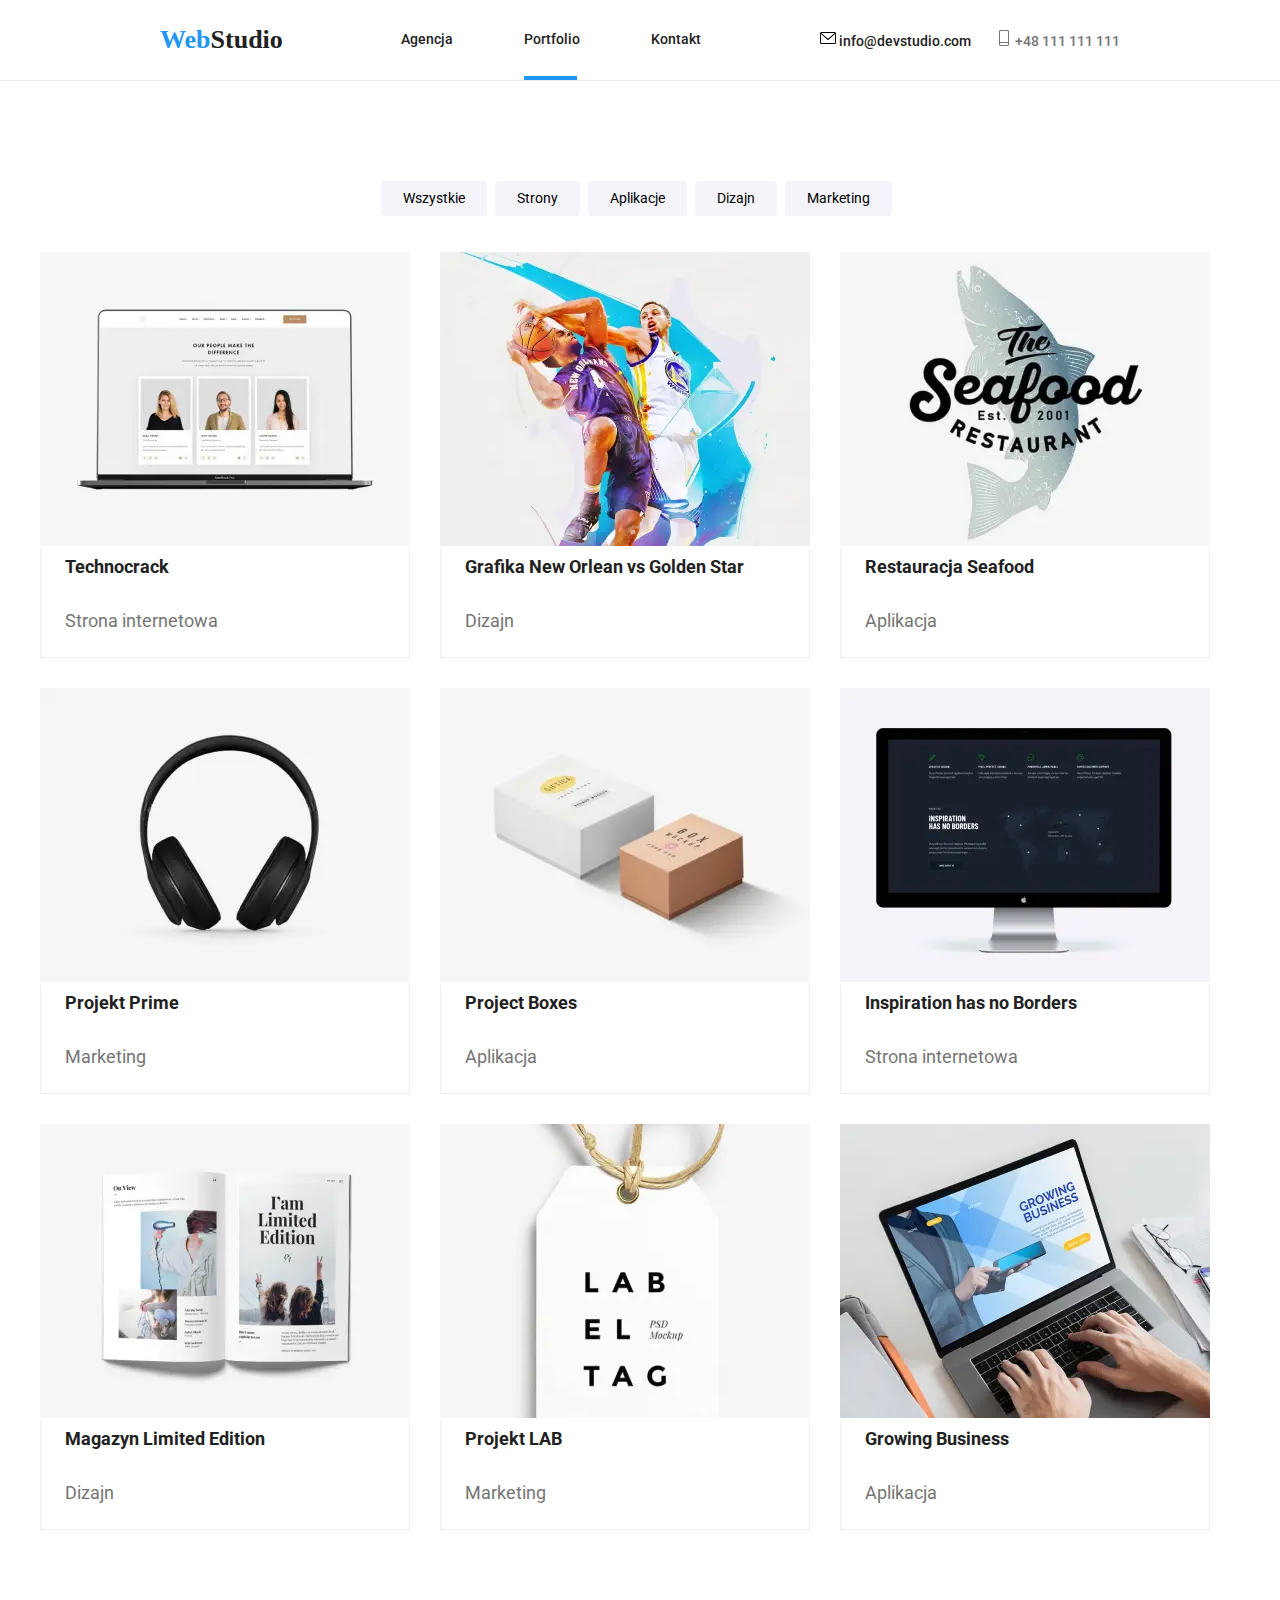
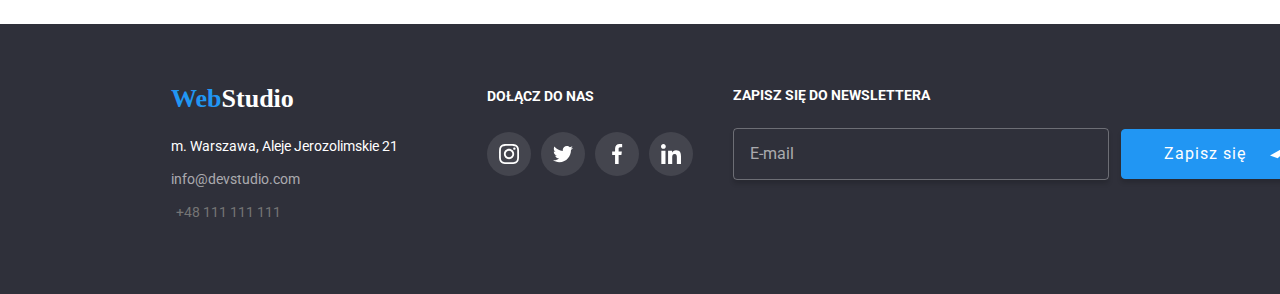
==== commit 44787a9c: "06/05-23:40" ====
--- a/portfolio.html
+++ b/portfolio.html
@@ -21,9 +21,9 @@
 
     <nav class="menu-container__nav">
         <ul class="menu-container__ul menu-container__ul--style">
-            <li><a href="index.html" class="menu-container__link"><span class="menu-container__span">Agencja</span></a>
+            <li><a href="index.html" class="menu-container__link"><span>Agencja</span></a>
             </li>
-            <li><a href="portfolio.html" class="menu-container__link"><span>Portfolio</span></a></li>
+            <li><a href="portfolio.html" class="menu-container__link"><span class="menu-container__span">Portfolio</span></a></li>
             <li><a href="" class="menu-container__link">Kontakt</a></li>
         </ul>
     </nav>
@@ -132,49 +132,61 @@
         </ul>
     </div>
 </main>
-<footer class="footer-black">
-    <div class="footer-div">
+<footer class="footer">
+    <div class="footer__div">
         <div>
-            <a href="/index.html" class="logo white">Web<span>Studio</span></a>
-            <ul class="footer-text">
+            <a href="/index.html"
+                class="header-footer__logo header-footer__blue footer__logo--white">Web<span>Studio</span></a>
+            <ul class="footer__text">
                 <li>
-                    <address class="adres">m. Warszawa, Aleje Jerozolimskie 21</address>
+                    <address class="footer__adres">m. Warszawa, Aleje Jerozolimskie 21</address>
                 </li>
-                <li><a href="mailto:info@devstudio.com" class="adres-second-line a-link">info@devstudio.com</a></li>
-                <li><a href="tel:+48111111111" class="grafit a-link">+48 111 111 111</a></li>
+                <li><a href="mailto:info@devstudio.com"
+                        class="footer__adres-next-line menu-container__link">info@devstudio.com</a></li>
+                <li><a href="tel:+48111111111" class="menu-container__tel menu-container__link">+48 111 111 111</a></li>
             </ul>
         </div>
-        <div class="social-div-1">
-            <h2 class="footer-h">DOŁĄCZ DO NAS</h2>
+        <div class="footer__social-media">
+            <h2 class="footer__h">DOŁĄCZ DO NAS</h2>
             <ul>
-                <li><svg width="44px" height="44px" class="workers-span-1">
-                        <use width="20px" height="20px" class="workers-svg-1" x="12" y="12"
-                            href="./images/icons.svg#icon-instagram"></use>
+                <li><svg width="44px" height="44px" class="footer__svg">
+                        <use width="20px" height="20px" x="12" y="12" href="./images/icons.svg#icon-instagram"></use>
                     </svg>
                 </li>
             </ul>
             <ul>
-                <li><svg width="44px" height="44px" class="workers-span-1">
-                        <use width="20px" height="20px" class="workers-svg-1" x="12" y="12"
-                            href="./images/icons.svg#icon-twitter"></use>
+                <li><svg width="44px" height="44px" class="footer__svg">
+                        <use width="20px" height="20px" x="12" y="12" href="./images/icons.svg#icon-twitter"></use>
                     </svg>
                 </li>
             </ul>
             <ul>
-                <li><svg width="44px" height="44px" class="workers-span-1">
-                        <use width="20px" height="20px" class="workers-svg-1" x="12" y="12"
-                            href="./images/icons.svg#icon-facebook"></use>
+                <li><svg width="44px" height="44px" class="footer__svg">
+                        <use width="20px" height="20px" x="12" y="12" href="./images/icons.svg#icon-facebook"></use>
                     </svg>
                 </li>
             </ul>
             <ul>
-                <li><svg width="44px" height="44px" class="workers-span-1">
-                        <use width="20px" height="20px" class="workers-svg-1" x="12" y="12"
-                            href="./images/icons.svg#icon-linkedin"></use>
+                <li><svg width="44px" height="44px" class="footer__svg">
+                        <use width="20px" height="20px" x="12" y="12" href="./images/icons.svg#icon-linkedin"></use>
                     </svg>
                 </li>
             </ul>
         </div>
+        <div>
+            <form class="footer__form">
+                <label class="footer__label">
+                    ZAPISZ SIĘ DO NEWSLETTERA
+                    <input class="footer__input" type="email" name="e-mail" placeholder="E-mail" />
+                </label>
+                <button type="submit" class="footer__button">
+                    <span class="footer__span">Zapisz się</span>
+                    <svg width="24" height="24">
+                        <use href="./images/icons.svg#icon-plane"></use>
+                    </svg>
+                </button>
+            </form>
+        </div>
     </div>
 </footer>
 </html>--- a/sass/main.css
+++ b/sass/main.css
@@ -49,6 +49,70 @@
   -webkit-box-direction: normal;
       -ms-flex-direction: column;
           flex-direction: column;
+}
+
+form {
+  display: -webkit-box;
+  display: -ms-flexbox;
+  display: flex;
+  -webkit-box-orient: vertical;
+  -webkit-box-direction: normal;
+      -ms-flex-direction: column;
+          flex-direction: column;
+  color: #757575;
+  font-size: 12px;
+  padding: 0 40px;
+  -webkit-transition-property: all;
+  transition-property: all;
+  -webkit-transition-duration: 250ms;
+          transition-duration: 250ms;
+  -webkit-transition-timing-function: cubic-bezier(0.4, 0, 0.2, 1);
+          transition-timing-function: cubic-bezier(0.4, 0, 0.2, 1);
+}
+
+label {
+  display: -webkit-box;
+  display: -ms-flexbox;
+  display: flex;
+  margin-bottom: 10px;
+  justify-self: center;
+  -webkit-box-orient: vertical;
+  -webkit-box-direction: normal;
+      -ms-flex-direction: column;
+          flex-direction: column;
+  -ms-flex-pack: distribute;
+      justify-content: space-around;
+  -webkit-transition-property: all;
+  transition-property: all;
+  -webkit-transition-duration: 2500ms;
+          transition-duration: 2500ms;
+  -webkit-transition-timing-function: cubic-bezier(0.4, 0, 0.2, 1);
+          transition-timing-function: cubic-bezier(0.4, 0, 0.2, 1);
+}
+
+label:hover {
+  fill: #2196F3;
+  cursor: pointer;
+}
+
+label > textarea {
+  max-width: 448px;
+}
+
+textarea::-webkit-input-placeholder {
+  color: rgba(117, 117, 117, 0.5);
+}
+
+textarea:-ms-input-placeholder {
+  color: rgba(117, 117, 117, 0.5);
+}
+
+textarea::-ms-input-placeholder {
+  color: rgba(117, 117, 117, 0.5);
+}
+
+textarea::placeholder {
+  color: rgba(117, 117, 117, 0.5);
 }
 
 .menu-container {
@@ -252,4 +316,842 @@
   line-height: 1.6;
   margin-top: 30px;
 }
+
+.offer-gallery__titel {
+  text-align: center;
+  font-size: 36px;
+  line-height: 1.18;
+  padding-top: 94px;
+  padding-bottom: 50px;
+}
+
+.offer-gallery__photo {
+  display: -webkit-box;
+  display: -ms-flexbox;
+  display: flex;
+  -webkit-box-orient: horizontal;
+  -webkit-box-direction: normal;
+      -ms-flex-direction: row;
+          flex-direction: row;
+  -webkit-box-align: center;
+      -ms-flex-align: center;
+          align-items: center;
+  -webkit-box-pack: center;
+      -ms-flex-pack: center;
+          justify-content: center;
+  list-style: none;
+}
+
+.offer-gallery__thumb {
+  display: -webkit-box;
+  display: -ms-flexbox;
+  display: flex;
+  position: relative;
+}
+
+.offer-gallery__thumb > .offer-gallery__underground {
+  display: -webkit-box;
+  display: -ms-flexbox;
+  display: flex;
+  -webkit-box-align: center;
+      -ms-flex-align: center;
+          align-items: center;
+  -webkit-box-pack: center;
+      -ms-flex-pack: center;
+          justify-content: center;
+  position: absolute;
+  bottom: 3px;
+  left: 0;
+  background-color: rgba(47, 48, 58, 0.8);
+  color: #FFFFFF;
+  width: 370px;
+  height: 70px;
+  font-size: 14px;
+  font-weight: 700;
+  line-height: 16.41px;
+  margin: 0 auto;
+}
+
+.offer-gallery__img {
+  margin-right: 30px;
+}
+
+.offer-gallery__img:last-child {
+  margin-right: 0;
+}
+
+.container-offer {
+  display: -webkit-box;
+  display: -ms-flexbox;
+  display: flex;
+  -ms-flex-preferred-size: 100%;
+      flex-basis: 100%;
+  -webkit-box-pack: center;
+      -ms-flex-pack: center;
+          justify-content: center;
+  -webkit-box-orient: vertical;
+  -webkit-box-direction: normal;
+      -ms-flex-direction: column;
+          flex-direction: column;
+}
+
+.container-offer__div {
+  display: -webkit-box;
+  display: -ms-flexbox;
+  display: flex;
+  -webkit-box-orient: vertical;
+  -webkit-box-direction: normal;
+      -ms-flex-direction: column;
+          flex-direction: column;
+  -webkit-box-pack: center;
+      -ms-flex-pack: center;
+          justify-content: center;
+  -webkit-box-align: center;
+      -ms-flex-align: center;
+          align-items: center;
+}
+
+.container-offer__ul {
+  display: -webkit-box;
+  display: -ms-flexbox;
+  display: flex;
+  -webkit-box-orient: horizontal;
+  -webkit-box-direction: normal;
+      -ms-flex-direction: row;
+          flex-direction: row;
+  -webkit-box-align: center;
+      -ms-flex-align: center;
+          align-items: center;
+  -webkit-box-pack: center;
+      -ms-flex-pack: center;
+          justify-content: center;
+  list-style: none;
+}
+
+.container-offer__svg {
+  background-color: #F5F4FA;
+  width: 270px;
+  height: 120px;
+  border: 1px solid transparent;
+  text-align: center;
+  margin-right: 30px;
+  margin-bottom: 30px;
+  margin-top: 94px;
+  border-radius: 4px;
+}
+
+.container-offer__src {
+  margin: 25px 102.34px 25px 102.34px;
+  stroke: #212121;
+  fill: #212121;
+  text-align: center;
+  fill-opacity: 1;
+  stroke-width: 0;
+}
+
+.container-offer__text {
+  display: -webkit-box;
+  display: -ms-flexbox;
+  display: flex;
+  -webkit-box-align: start;
+      -ms-flex-align: start;
+          align-items: flex-start;
+  -webkit-box-pack: center;
+      -ms-flex-pack: center;
+          justify-content: center;
+  list-style: none;
+}
+
+.container-offer__header {
+  font-size: 14px;
+  line-height: 1.14;
+}
+
+.container-offer__content {
+  font-size: 14px;
+  color: #757575;
+  font-weight: 400;
+  line-height: 1.71;
+  width: 270px;
+  height: 75px;
+  margin-right: 30px;
+  margin-bottom: 94px;
+}
+
+.container-offer__content:last-child {
+  margin-right: 0;
+}
+
+.container-clients {
+  display: -webkit-box;
+  display: -ms-flexbox;
+  display: flex;
+  -ms-flex-preferred-size: 100%;
+      flex-basis: 100%;
+  -webkit-box-pack: center;
+      -ms-flex-pack: center;
+          justify-content: center;
+  -webkit-box-orient: vertical;
+  -webkit-box-direction: normal;
+      -ms-flex-direction: column;
+          flex-direction: column;
+}
+
+.container-clients__parent {
+  display: -webkit-box;
+  display: -ms-flexbox;
+  display: flex;
+  -webkit-box-orient: vertical;
+  -webkit-box-direction: normal;
+      -ms-flex-direction: column;
+          flex-direction: column;
+  -webkit-box-pack: center;
+      -ms-flex-pack: center;
+          justify-content: center;
+  -webkit-box-align: center;
+      -ms-flex-align: center;
+          align-items: center;
+}
+
+.container-clients__title {
+  text-align: center;
+  font-size: 36px;
+  line-height: 1.18;
+  padding-top: 94px;
+  padding-bottom: 50px;
+}
+
+.container-clients__photo {
+  display: -webkit-box;
+  display: -ms-flexbox;
+  display: flex;
+  -webkit-box-orient: horizontal;
+  -webkit-box-direction: normal;
+      -ms-flex-direction: row;
+          flex-direction: row;
+  -webkit-box-align: center;
+      -ms-flex-align: center;
+          align-items: center;
+  -webkit-box-pack: center;
+      -ms-flex-pack: center;
+          justify-content: center;
+  list-style: none;
+}
+
+.container-clients__svg {
+  width: 172px;
+  height: 92px;
+  margin-right: 30px;
+  border: solid 1px #AFB1B8;
+  border-radius: 4px;
+  -webkit-box-sizing: border-box;
+          box-sizing: border-box;
+  margin-bottom: 94px;
+  -webkit-transition-property: border, cursor;
+  transition-property: border, cursor;
+  -webkit-transition-duration: 250ms;
+          transition-duration: 250ms;
+  -webkit-transition-timing-function: cubic-bezier(0.4, 0, 0.2, 1);
+          transition-timing-function: cubic-bezier(0.4, 0, 0.2, 1);
+}
+
+.container-clients__svg:hover {
+  border: solid 1px #2196F3;
+  cursor: pointer;
+}
+
+.container-clients__svg:last-child {
+  margin-right: 0;
+}
+
+.container-clients__graphics {
+  width: 106px;
+  height: 60.04px;
+  fill: #AFB1B8;
+  margin: 17.71px 32px 14.25px;
+  text-align: center;
+  stroke: #AFB1B8;
+  fill-opacity: 1;
+  stroke-width: 0;
+  -webkit-transition-property: fill, cursor, border, fill-opacity,+ stroke-width;
+  transition-property: fill, cursor, border, fill-opacity,+ stroke-width;
+  -webkit-transition-duration: 250ms;
+          transition-duration: 250ms;
+  -webkit-transition-timing-function: cubic-bezier(0.4, 0, 0.2, 1);
+          transition-timing-function: cubic-bezier(0.4, 0, 0.2, 1);
+}
+
+.container-clients__graphics:hover {
+  fill: #2196F3;
+  border: 1px solid #2196F3;
+  fill-opacity: 1;
+  stroke-width: 0;
+  cursor: pointer;
+}
+
+.container-clients__graphics:nth-child(2n+1) {
+  margin: 16px 32px;
+}
+
+.modal__backdrop {
+  width: 100%;
+  height: 100%;
+  position: fixed;
+  left: 0;
+  top: 0;
+  position: fixed;
+  left: 0;
+  top: 0;
+  background-color: rgba(0, 0, 0, 0.2);
+  -webkit-transition-property: all;
+  transition-property: all;
+  -webkit-transition-duration: 250ms;
+          transition-duration: 250ms;
+  -webkit-transition-timing-function: cubic-bezier(0.4, 0, 0.2, 1);
+          transition-timing-function: cubic-bezier(0.4, 0, 0.2, 1);
+}
+
+.modal__is-hidden {
+  opacity: 0;
+  visibility: hidden;
+  pointer-events: none;
+  -webkit-transition-property: all;
+  transition-property: all;
+  -webkit-transition-duration: 250ms;
+          transition-duration: 250ms;
+  -webkit-transition-timing-function: cubic-bezier(0.4, 0, 0.2, 1);
+          transition-timing-function: cubic-bezier(0.4, 0, 0.2, 1);
+  -webkit-transform: translate(50%, 50%);
+          transform: translate(50%, 50%);
+}
+
+.modal__main {
+  width: 528px;
+  height: 581px;
+  position: absolute;
+  top: 50%;
+  left: 50%;
+  background-color: #FFFFFF;
+  -webkit-transform: translate(-50%, -50%);
+          transform: translate(-50%, -50%);
+}
+
+.modal__close-btn {
+  position: absolute;
+  top: 8px;
+  right: 8px;
+  width: 30px;
+  height: 30px;
+  background-color: #FFFFFF;
+  border: 1px solid rgba(0, 0, 0, 0.1);
+  border-radius: 50%;
+  cursor: pointer;
+}
+
+.modal__x-close {
+  position: absolute;
+  -webkit-transform: translate(-50%, -50%);
+          transform: translate(-50%, -50%);
+}
+
+.modal__header {
+  color: #212121;
+  font-size: 20px;
+  font-weight: 700;
+  text-align: center;
+  margin-bottom: 30px;
+  margin-top: 40px;
+}
+
+.modal__label {
+  width: 448px;
+  position: relative;
+  -webkit-transition-property: all;
+  transition-property: all;
+  -webkit-transition-duration: 2500ms;
+          transition-duration: 2500ms;
+  -webkit-transition-timing-function: cubic-bezier(0.4, 0, 0.2, 1);
+          transition-timing-function: cubic-bezier(0.4, 0, 0.2, 1);
+}
+
+.modal__form {
+  height: 40px;
+  margin-top: 4px;
+  border: 1px solid rgba(33, 33, 33, 0.2);
+  -webkit-box-shadow: 0px 2px 1px 0px rgba(0, 0, 0, 0.2), 0px 1px 1px 0px rgba(0, 0, 0, 0.14), 0px 1px 3px 0px rgba(0, 0, 0, 0.12);
+          box-shadow: 0px 2px 1px 0px rgba(0, 0, 0, 0.2), 0px 1px 1px 0px rgba(0, 0, 0, 0.14), 0px 1px 3px 0px rgba(0, 0, 0, 0.12);
+  border-radius: 4px;
+  padding-left: 42px;
+  -moz-tab-size: 0;
+    -o-tab-size: 0;
+       tab-size: 0;
+  -webkit-transition-property: all;
+  transition-property: all;
+  -webkit-transition-duration: 2500ms;
+          transition-duration: 2500ms;
+  -webkit-transition-timing-function: cubic-bezier(0.4, 0, 0.2, 1);
+          transition-timing-function: cubic-bezier(0.4, 0, 0.2, 1);
+}
+
+.modal__form:hover {
+  border-color: #2196F3;
+  -webkit-box-shadow: none;
+          box-shadow: none;
+  cursor: pointer;
+  fill: #2196F3;
+  cursor: pointer;
+}
+
+.modal__svg {
+  position: absolute;
+  left: 16px;
+  top: 33px;
+}
+
+.modal__textarea {
+  height: 120px;
+  margin-top: 4px;
+  border: 1px solid rgba(33, 33, 33, 0.2);
+  -webkit-box-shadow: 0px 2px 1px 0px rgba(0, 0, 0, 0.2), 0px 1px 1px 0px rgba(0, 0, 0, 0.14), 0px 1px 3px 0px rgba(0, 0, 0, 0.12);
+          box-shadow: 0px 2px 1px 0px rgba(0, 0, 0, 0.2), 0px 1px 1px 0px rgba(0, 0, 0, 0.14), 0px 1px 3px 0px rgba(0, 0, 0, 0.12);
+  border-radius: 4px;
+  padding-top: 12px;
+  padding-left: 16px;
+  -webkit-transition-property: all;
+  transition-property: all;
+  -webkit-transition-duration: 2500ms;
+          transition-duration: 2500ms;
+  -webkit-transition-timing-function: cubic-bezier(0.4, 0, 0.2, 1);
+          transition-timing-function: cubic-bezier(0.4, 0, 0.2, 1);
+}
+
+.modal__checkbox {
+  position: relative;
+  display: inline-block;
+  -webkit-box-orient: horizontal;
+  -webkit-box-direction: reverse;
+      -ms-flex-direction: row-reverse;
+          flex-direction: row-reverse;
+  -webkit-box-pack: center;
+      -ms-flex-pack: center;
+          justify-content: center;
+  font-size: 14px;
+  font-weight: 400;
+  color: #757575;
+  z-index: 0;
+  -webkit-transition-property: all;
+  transition-property: all;
+  -webkit-transition-duration: 2500ms;
+          transition-duration: 2500ms;
+  -webkit-transition-timing-function: cubic-bezier(0.4, 0, 0.2, 1);
+          transition-timing-function: cubic-bezier(0.4, 0, 0.2, 1);
+}
+
+.modal__checkbox > a {
+  color: #2196F3;
+  text-decoration: underline;
+}
+
+.modal__checkbox:hover input ~ .checkbox__svg {
+  background-color: #2196f3;
+  border-color: #2196f3;
+  stroke: #fff;
+  opacity: 1;
+  cursor: pointer;
+}
+
+.modal__checkbox input:checked ~ .checkbox__svg {
+  background-color: #2196f3;
+  border-color: #2196f3;
+  stroke: #fff;
+  opacity: 1;
+}
+
+.modal__checkbox-input {
+  position: absolute;
+  width: 15px;
+  height: 14px;
+  background-color: #FFFFFF;
+  border: 1px solid #212121;
+  -webkit-box-sizing: border-box;
+          box-sizing: border-box;
+  border-radius: 2px;
+  margin-left: 15px;
+  z-index: 1;
+  -webkit-transition-property: all;
+  transition-property: all;
+  -webkit-transition-duration: 2500ms;
+          transition-duration: 2500ms;
+  -webkit-transition-timing-function: cubic-bezier(0.4, 0, 0.2, 1);
+          transition-timing-function: cubic-bezier(0.4, 0, 0.2, 1);
+}
+
+.modal__checkbox-svg {
+  position: absolute;
+  width: 15px;
+  height: 14px;
+  left: 15px;
+  top: 0px;
+  z-index: 2;
+  border-radius: 2px;
+  -webkit-transform: translate(0%, 0%);
+          transform: translate(0%, 0%);
+  -webkit-transition-property: all;
+  transition-property: all;
+  -webkit-transition-duration: 2500ms;
+          transition-duration: 2500ms;
+  -webkit-transition-timing-function: cubic-bezier(0.4, 0, 0.2, 1);
+          transition-timing-function: cubic-bezier(0.4, 0, 0.2, 1);
+}
+
+.modal__checkbox-span {
+  padding-left: 37px;
+}
+
+.modal__button {
+  background-color: #2196f3;
+  color: #fff;
+  height: 50px;
+  width: 200px;
+  -webkit-box-shadow: 0px 4px 4px 0px rgba(0, 0, 0, 0.15);
+          box-shadow: 0px 4px 4px 0px rgba(0, 0, 0, 0.15);
+  letter-spacing: 0.96px;
+  font-size: 16px;
+  font-family: "Roboto";
+  border-radius: 4px;
+  line-height: 1.6;
+  margin-top: 2px;
+  margin-left: 124px;
+  border: 1px solid #2196f3;
+}
+
+.container-workers {
+  display: -webkit-box;
+  display: -ms-flexbox;
+  display: flex;
+  -ms-flex-preferred-size: 100%;
+      flex-basis: 100%;
+  -webkit-box-pack: center;
+      -ms-flex-pack: center;
+          justify-content: center;
+  -webkit-box-orient: vertical;
+  -webkit-box-direction: normal;
+      -ms-flex-direction: column;
+          flex-direction: column;
+  background-color: #F5F4FA;
+  margin-top: 94px;
+}
+
+.container-workers_title {
+  text-align: center;
+  font-size: 36px;
+  line-height: 1.18;
+  padding-top: 94px;
+  padding-bottom: 50px;
+}
+
+.container-workers_photos {
+  display: -webkit-box;
+  display: -ms-flexbox;
+  display: flex;
+  -webkit-box-orient: horizontal;
+  -webkit-box-direction: normal;
+      -ms-flex-direction: row;
+          flex-direction: row;
+  -webkit-box-pack: center;
+      -ms-flex-pack: center;
+          justify-content: center;
+  text-align: center;
+  list-style: none;
+}
+
+.container-workers__figure-ground > li > figure {
+  background-color: #fff;
+  padding-bottom: 30px;
+  margin-bottom: 94px;
+}
+
+.container-workers__item {
+  margin-right: 30px;
+}
+
+.container-workers__item:last-child {
+  margin-right: 0;
+}
+
+.container-workers_shadow {
+  -webkit-box-shadow: 0px 2px 1px 0px rgba(0, 0, 0, 0.2), 0px 1px 1px 0px rgba(0, 0, 0, 0.14), 0px 1px 3px 0px rgba(0, 0, 0, 0.12);
+          box-shadow: 0px 2px 1px 0px rgba(0, 0, 0, 0.2), 0px 1px 1px 0px rgba(0, 0, 0, 0.14), 0px 1px 3px 0px rgba(0, 0, 0, 0.12);
+  border-radius: 3px;
+}
+
+.container-workers__name {
+  font-size: 16px;
+  line-height: 1.18;
+  font-weight: 500;
+  margin-top: 30px;
+}
+
+.container-workers__position-name {
+  font-weight: 400;
+  color: #757575;
+  line-height: 1.16;
+  margin-top: 10px;
+}
+
+.container-workers__social-media {
+  display: -webkit-box;
+  display: -ms-flexbox;
+  display: flex;
+  -webkit-box-orient: horizontal;
+  -webkit-box-direction: normal;
+      -ms-flex-direction: row;
+          flex-direction: row;
+  -webkit-box-align: center;
+      -ms-flex-align: center;
+          align-items: center;
+  -webkit-box-pack: center;
+      -ms-flex-pack: center;
+          justify-content: center;
+}
+
+.container-workers__span {
+  list-style: none;
+  -webkit-transition-property: stroke, cursor, fill, fill-opacity;
+  transition-property: stroke, cursor, fill, fill-opacity;
+  -webkit-transition-duration: 250ms;
+          transition-duration: 250ms;
+  -webkit-transition-timing-function: cubic-bezier(0.4, 0, 0.2, 1);
+          transition-timing-function: cubic-bezier(0.4, 0, 0.2, 1);
+}
+
+.container-workers__svg {
+  background-color: transparent;
+  width: 44px;
+  height: 44px;
+  border-radius: 50%;
+  fill: #AFB1B8;
+  stroke: #AFB1B8;
+  -webkit-transition-property: cursor, background-color;
+  transition-property: cursor, background-color;
+  -webkit-transition-duration: 250ms;
+          transition-duration: 250ms;
+  -webkit-transition-timing-function: cubic-bezier(0.4, 0, 0.2, 1);
+          transition-timing-function: cubic-bezier(0.4, 0, 0.2, 1);
+}
+
+.container-workers__svg:hover {
+  background-color: #2196F3;
+  fill: #FFFFFF;
+  stroke: #FFFFFF;
+  cursor: pointer;
+}
+
+.footer {
+  background-color: #2f303a;
+  color: rgba(255, 255, 255, 0.6);
+  font-size: 14px;
+  line-height: 1.71;
+  font-weight: 400;
+  display: -webkit-box;
+  display: -ms-flexbox;
+  display: flex;
+  -webkit-box-orient: horizontal;
+  -webkit-box-direction: normal;
+      -ms-flex-direction: row;
+          flex-direction: row;
+  -webkit-box-align: start;
+      -ms-flex-align: start;
+          align-items: flex-start;
+  padding-left: 171px;
+  padding-top: 60px;
+  padding-bottom: 60px;
+  width: 1600px;
+}
+
+.footer__div {
+  display: -webkit-inline-box;
+  display: -ms-inline-flexbox;
+  display: inline-flex;
+  -webkit-box-orient: horizontal;
+  -webkit-box-direction: normal;
+      -ms-flex-direction: row;
+          flex-direction: row;
+}
+
+.footer__logo--white > span {
+  color: #FFFFFF;
+}
+
+.footer__text > li {
+  list-style: none;
+  margin-bottom: 9px;
+}
+
+.footer__adres {
+  width: 246px;
+  color: white;
+  font-style: normal;
+  margin-top: 20px;
+}
+
+.footer__adres-next-line {
+  color: rgba(255, 255, 255, 0.6);
+}
+
+.footer__social-media {
+  display: -webkit-inline-box;
+  display: -ms-inline-flexbox;
+  display: inline-flex;
+  -webkit-box-orient: horizontal;
+  -webkit-box-direction: normal;
+      -ms-flex-direction: row;
+          flex-direction: row;
+  -webkit-box-pack: justify;
+      -ms-flex-pack: justify;
+          justify-content: space-between;
+  -ms-flex-wrap: wrap;
+      flex-wrap: wrap;
+  width: 206px;
+  height: 80px;
+  margin-left: 70px;
+}
+
+.footer__h {
+  -ms-flex-preferred-size: 206px;
+      flex-basis: 206px;
+  text-decoration: none;
+  color: #FFFFFF;
+  font-size: 14px;
+  line-height: 16.41px;
+  margin-top: 4px;
+  margin-bottom: 28px;
+}
+
+.footer__svg {
+  list-style: none;
+  -webkit-box-flex: 1;
+      -ms-flex-positive: 1;
+          flex-grow: 1;
+  -webkit-transition-property: cursor, background-color;
+  transition-property: cursor, background-color;
+  -webkit-transition-duration: 250ms;
+          transition-duration: 250ms;
+  -webkit-transition-timing-function: cubic-bezier(0.4, 0, 0.2, 1);
+          transition-timing-function: cubic-bezier(0.4, 0, 0.2, 1);
+  background-color: rgba(255, 255, 255, 0.1);
+  width: 44px;
+  height: 44px;
+  border-radius: 50%;
+  stroke: #FFFFFF;
+  fill: #FFFFFF;
+  stroke-opacity: 0;
+}
+
+.footer__svg:hover {
+  background-color: #2196F3;
+  cursor: pointer;
+}
+
+.footer__form {
+  width: auto;
+  color: #FFFFFF;
+  font-size: 14px;
+  font-weight: 700;
+  display: -webkit-box;
+  display: -ms-flexbox;
+  display: flex;
+  -webkit-box-orient: horizontal;
+  -webkit-box-direction: normal;
+      -ms-flex-direction: row;
+          flex-direction: row;
+  justify-items: left;
+}
+
+.footer__label > input {
+  padding-left: 16px;
+  margin-right: 12px;
+  width: 358px;
+  -webkit-transition-property: all;
+  transition-property: all;
+  -webkit-transition-duration: 2500ms;
+          transition-duration: 2500ms;
+  -webkit-transition-timing-function: cubic-bezier(0.4, 0, 0.2, 1);
+          transition-timing-function: cubic-bezier(0.4, 0, 0.2, 1);
+}
+
+.footer__input {
+  width: 358px;
+  height: 50px;
+  border: 1px solid rgba(255, 255, 255, 0.3);
+  -webkit-box-shadow: 0px 4px 4px 0px rgba(0, 0, 0, 0.15);
+          box-shadow: 0px 4px 4px 0px rgba(0, 0, 0, 0.15);
+  border-radius: 4px;
+  margin-top: 20px;
+}
+
+.footer__input:hover {
+  border-color: #2196f3;
+}
+
+.footer__input::-webkit-input-placeholder {
+  font-size: 16px;
+  color: rgba(255, 255, 255, 0.6);
+  font-weight: 400;
+}
+
+.footer__input:-ms-input-placeholder {
+  font-size: 16px;
+  color: rgba(255, 255, 255, 0.6);
+  font-weight: 400;
+}
+
+.footer__input::-ms-input-placeholder {
+  font-size: 16px;
+  color: rgba(255, 255, 255, 0.6);
+  font-weight: 400;
+}
+
+.footer__input::placeholder {
+  font-size: 16px;
+  color: rgba(255, 255, 255, 0.6);
+  font-weight: 400;
+}
+
+.footer__button {
+  display: -webkit-box;
+  display: -ms-flexbox;
+  display: flex;
+  -webkit-box-orient: horizontal;
+  -webkit-box-direction: normal;
+      -ms-flex-direction: row;
+          flex-direction: row;
+  -webkit-box-pack: start;
+      -ms-flex-pack: start;
+          justify-content: start;
+  -webkit-box-align: center;
+      -ms-flex-align: center;
+          align-items: center;
+  background-color: #2196f3;
+  color: #fff;
+  height: 50px;
+  width: 200px;
+  -webkit-box-shadow: 0px 4px 4px 0px rgba(0, 0, 0, 0.15);
+          box-shadow: 0px 4px 4px 0px rgba(0, 0, 0, 0.15);
+  letter-spacing: 0.96px;
+  font-size: 16px;
+  font-family: "Roboto";
+  border-radius: 4px;
+  line-height: 1.6;
+  border: 1px solid #2196f3;
+  padding: 0;
+  margin-top: 45px;
+}
+
+.footer__span {
+  padding-left: 42px;
+  padding-right: 24px;
+}
 /*# sourceMappingURL=main.css.map */